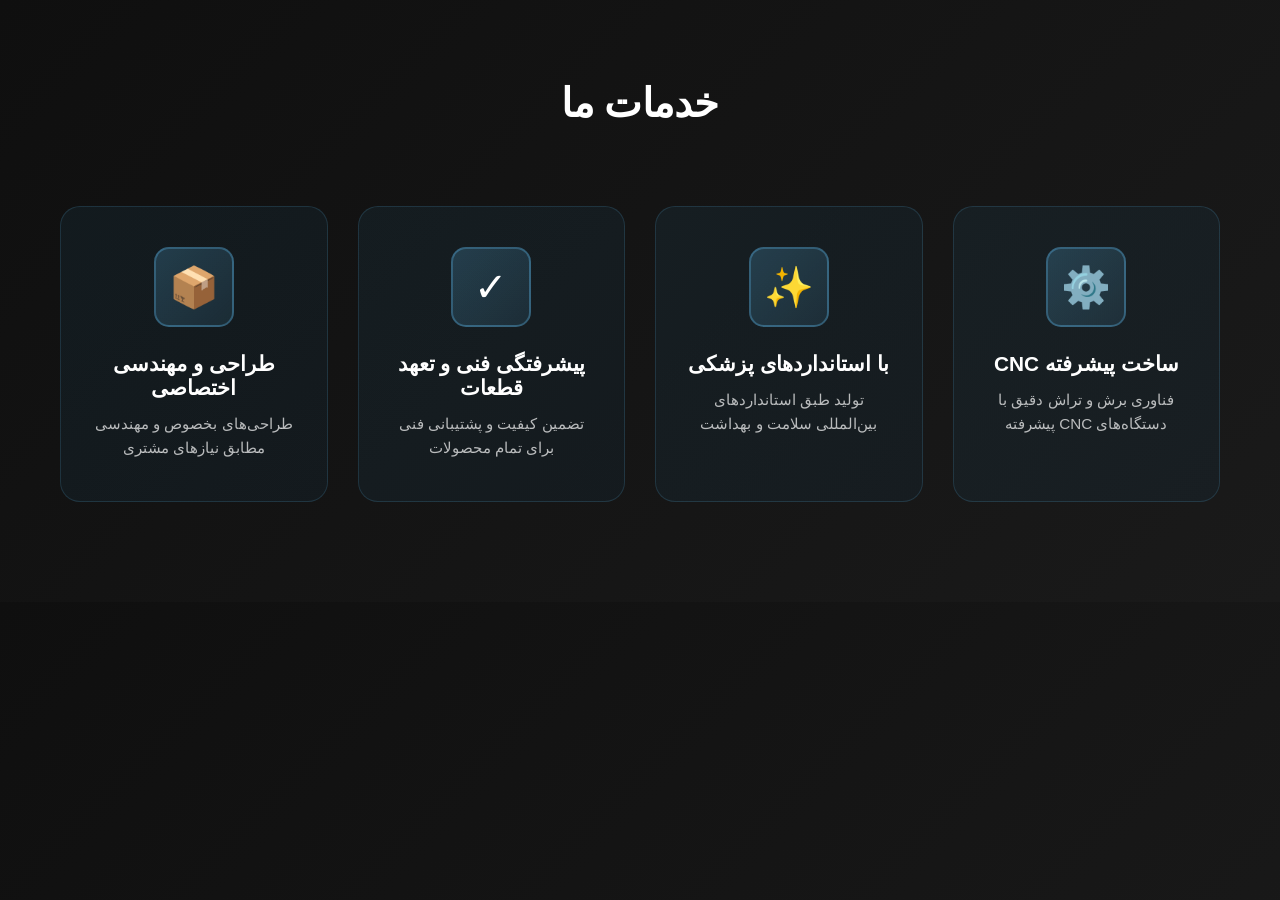
==== services-section.html @ 68268550 "Add services section with glow animation on hover Create a responsive services card section with CSS" ====
<!DOCTYPE html>
<html lang="fa" dir="rtl">
<head>
    <meta charset="UTF-8">
    <meta name="viewport" content="width=device-width, initial-scale=1.0">
    <title>خدمات PersianSpeak</title>
    <style>
        * {
            margin: 0;
            padding: 0;
            box-sizing: border-box;
        }

        body {
            font-family: 'Segoe UI', Tahoma, Geneva, Verdana, sans-serif;
            background: linear-gradient(135deg, #0f0f0f 0%, #1a1a1a 100%);
            color: #fff;
            padding: 20px;
        }

        .services-section {
            max-width: 1200px;
            margin: 0 auto;
            padding: 60px 20px;
        }

        .section-title {
            text-align: center;
            font-size: 2.5rem;
            margin-bottom: 60px;
            color: #fff;
            font-weight: 700;
            letter-spacing: -0.5px;
        }

        .services-grid {
            display: grid;
            grid-template-columns: repeat(auto-fit, minmax(250px, 1fr));
            gap: 30px;
            padding: 20px 0;
        }

        .service-card {
            position: relative;
            background: linear-gradient(135deg, rgba(30, 70, 90, 0.2) 0%, rgba(20, 50, 70, 0.2) 100%);
            border: 1px solid rgba(100, 200, 255, 0.15);
            border-radius: 20px;
            padding: 40px 30px;
            text-align: center;
            cursor: pointer;
            overflow: hidden;
            transition: all 0.4s cubic-bezier(0.34, 1.56, 0.64, 1);
            transform: translateY(0);
        }

        /* Background glow effect */
        .service-card::before {
            content: '';
            position: absolute;
            top: 50%;
            left: 50%;
            width: 0;
            height: 0;
            border-radius: 50%;
            background: radial-gradient(circle, rgba(100, 200, 255, 0.3) 0%, rgba(100, 200, 255, 0) 70%);
            transform: translate(-50%, -50%);
            transition: all 0.6s cubic-bezier(0.34, 1.56, 0.64, 1);
            pointer-events: none;
        }

        /* Border glow effect */
        .service-card::after {
            content: '';
            position: absolute;
            top: 0;
            left: 0;
            right: 0;
            bottom: 0;
            border-radius: 20px;
            border: 2px solid transparent;
            background: linear-gradient(135deg, rgba(100, 200, 255, 0), rgba(100, 200, 255, 0.3), rgba(100, 200, 255, 0)) no-repeat;
            background-size: 200% 200%;
            background-position: 0% 0%;
            opacity: 0;
            transition: opacity 0.4s ease;
            pointer-events: none;
        }

        .service-card:hover {
            transform: translateY(-15px);
            border-color: rgba(100, 200, 255, 0.4);
            box-shadow: 0 20px 40px rgba(100, 200, 255, 0.1);
        }

        /* Glow on hover - background */
        .service-card:hover::before {
            width: 300px;
            height: 300px;
            opacity: 0.8;
        }

        /* Glow on hover - border */
        .service-card:hover::after {
            opacity: 1;
            animation: borderGlow 2s ease-in-out infinite;
        }

        @keyframes borderGlow {
            0% {
                background-position: 0% 0%;
                box-shadow: 0 0 20px rgba(100, 200, 255, 0.4), inset 0 0 20px rgba(100, 200, 255, 0.1);
            }
            50% {
                background-position: 100% 100%;
                box-shadow: 0 0 30px rgba(100, 200, 255, 0.6), inset 0 0 30px rgba(100, 200, 255, 0.2);
            }
            100% {
                background-position: 0% 0%;
                box-shadow: 0 0 20px rgba(100, 200, 255, 0.4), inset 0 0 20px rgba(100, 200, 255, 0.1);
            }
        }

        .service-icon {
            width: 80px;
            height: 80px;
            margin: 0 auto 25px;
            background: linear-gradient(135deg, rgba(100, 200, 255, 0.2) 0%, rgba(100, 200, 255, 0.1) 100%);
            border: 2px solid rgba(100, 200, 255, 0.3);
            border-radius: 15px;
            display: flex;
            align-items: center;
            justify-content: center;
            font-size: 40px;
            transition: all 0.4s ease;
        }

        .service-card:hover .service-icon {
            transform: scale(1.1) rotateY(360deg);
            background: linear-gradient(135deg, rgba(100, 200, 255, 0.4) 0%, rgba(100, 200, 255, 0.2) 100%);
            border-color: rgba(100, 200, 255, 0.6);
            box-shadow: 0 0 20px rgba(100, 200, 255, 0.4);
        }

        .service-title {
            font-size: 1.3rem;
            font-weight: 600;
            margin-bottom: 12px;
            color: #fff;
            transition: all 0.3s ease;
        }

        .service-card:hover .service-title {
            color: #64c8ff;
        }

        .service-description {
            font-size: 0.95rem;
            line-height: 1.6;
            color: rgba(255, 255, 255, 0.7);
            transition: all 0.3s ease;
        }

        .service-card:hover .service-description {
            color: rgba(255, 255, 255, 0.9);
        }

        /* Responsive */
        @media (max-width: 768px) {
            .section-title {
                font-size: 1.8rem;
                margin-bottom: 40px;
            }

            .services-grid {
                grid-template-columns: 1fr;
                gap: 20px;
            }

            .service-card {
                padding: 30px 20px;
            }
        }
    </style>
</head>
<body>
    <section class="services-section">
        <h2 class="section-title">خدمات ما</h2>

        <div class="services-grid">
            <!-- Service 1 -->
            <div class="service-card">
                <div class="service-icon">⚙️</div>
                <h3 class="service-title">ساخت پیشرفته CNC</h3>
                <p class="service-description">
                    فناوری برش و تراش دقیق با دستگاه‌های CNC پیشرفته
                </p>
            </div>

            <!-- Service 2 -->
            <div class="service-card">
                <div class="service-icon">✨</div>
                <h3 class="service-title">با استانداردهای پزشکی</h3>
                <p class="service-description">
                    تولید طبق استانداردهای بین‌المللی سلامت و بهداشت
                </p>
            </div>

            <!-- Service 3 -->
            <div class="service-card">
                <div class="service-icon">✓</div>
                <h3 class="service-title">پیشرفتگی فنی و تعهد قطعات</h3>
                <p class="service-description">
                    تضمین کیفیت و پشتیبانی فنی برای تمام محصولات
                </p>
            </div>

            <!-- Service 4 -->
            <div class="service-card">
                <div class="service-icon">📦</div>
                <h3 class="service-title">طراحی و مهندسی اختصاصی</h3>
                <p class="service-description">
                    طراحی‌های بخصوص و مهندسی مطابق نیازهای مشتری
                </p>
            </div>
        </div>
    </section>
</body>
</html>
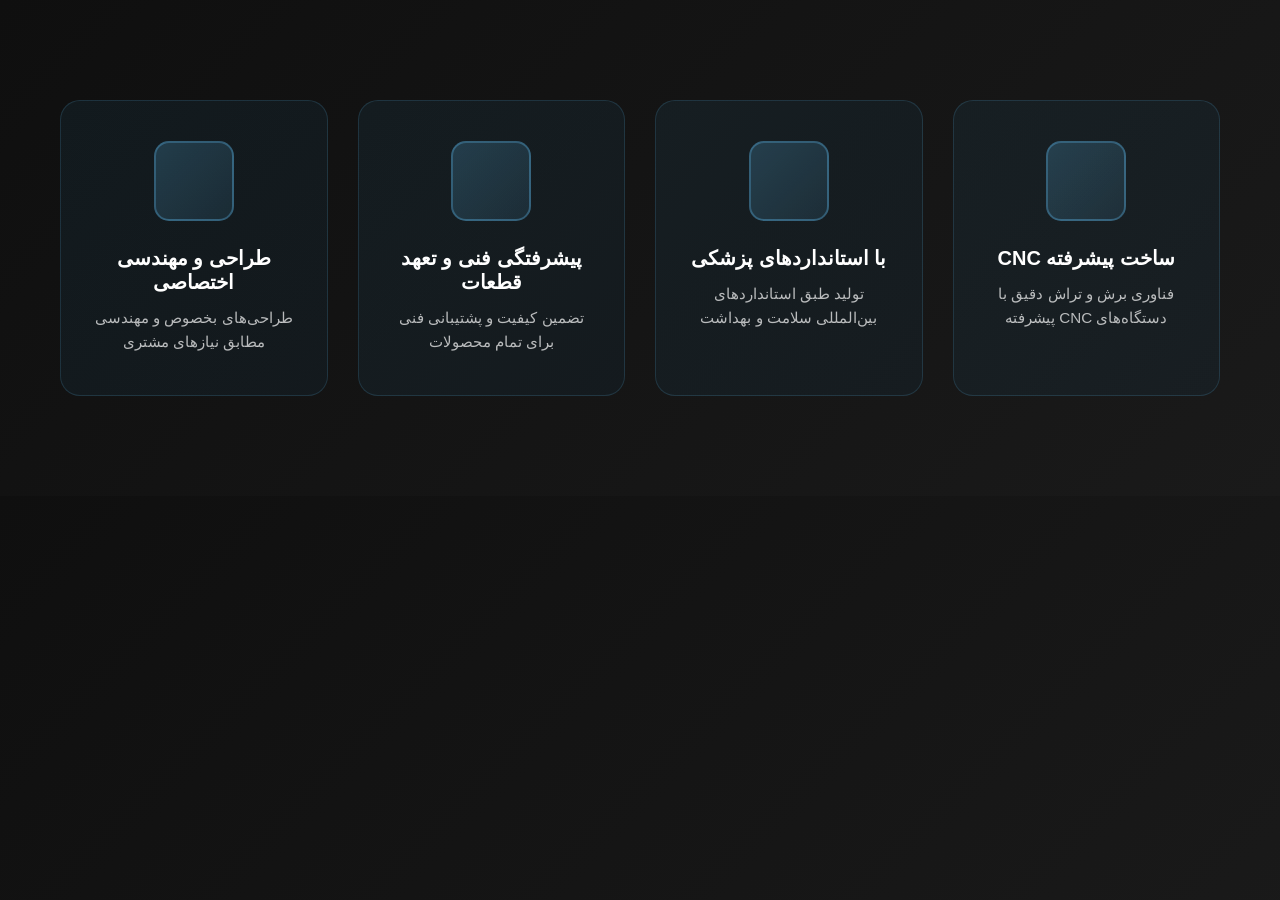
==== commit 93db297f: "Update services section: remove title, adjust card title size, and prepare for SVG icons Changes: - " ====
--- a/services-section.html
+++ b/services-section.html
@@ -142,7 +142,7 @@
         }
 
         .service-title {
-            font-size: 1.3rem;
+            font-size: 20px;
             font-weight: 600;
             margin-bottom: 12px;
             color: #fff;
@@ -184,12 +184,12 @@
 </head>
 <body>
     <section class="services-section">
-        <h2 class="section-title">خدمات ما</h2>
-
         <div class="services-grid">
             <!-- Service 1 -->
             <div class="service-card">
-                <div class="service-icon">⚙️</div>
+                <div class="service-icon">
+                    <!-- SVG Icon 1 -->
+                </div>
                 <h3 class="service-title">ساخت پیشرفته CNC</h3>
                 <p class="service-description">
                     فناوری برش و تراش دقیق با دستگاه‌های CNC پیشرفته
@@ -198,7 +198,9 @@
 
             <!-- Service 2 -->
             <div class="service-card">
-                <div class="service-icon">✨</div>
+                <div class="service-icon">
+                    <!-- SVG Icon 2 -->
+                </div>
                 <h3 class="service-title">با استانداردهای پزشکی</h3>
                 <p class="service-description">
                     تولید طبق استانداردهای بین‌المللی سلامت و بهداشت
@@ -207,7 +209,9 @@
 
             <!-- Service 3 -->
             <div class="service-card">
-                <div class="service-icon">✓</div>
+                <div class="service-icon">
+                    <!-- SVG Icon 3 -->
+                </div>
                 <h3 class="service-title">پیشرفتگی فنی و تعهد قطعات</h3>
                 <p class="service-description">
                     تضمین کیفیت و پشتیبانی فنی برای تمام محصولات
@@ -216,7 +220,9 @@
 
             <!-- Service 4 -->
             <div class="service-card">
-                <div class="service-icon">📦</div>
+                <div class="service-icon">
+                    <!-- SVG Icon 4 -->
+                </div>
                 <h3 class="service-title">طراحی و مهندسی اختصاصی</h3>
                 <p class="service-description">
                     طراحی‌های بخصوص و مهندسی مطابق نیازهای مشتری
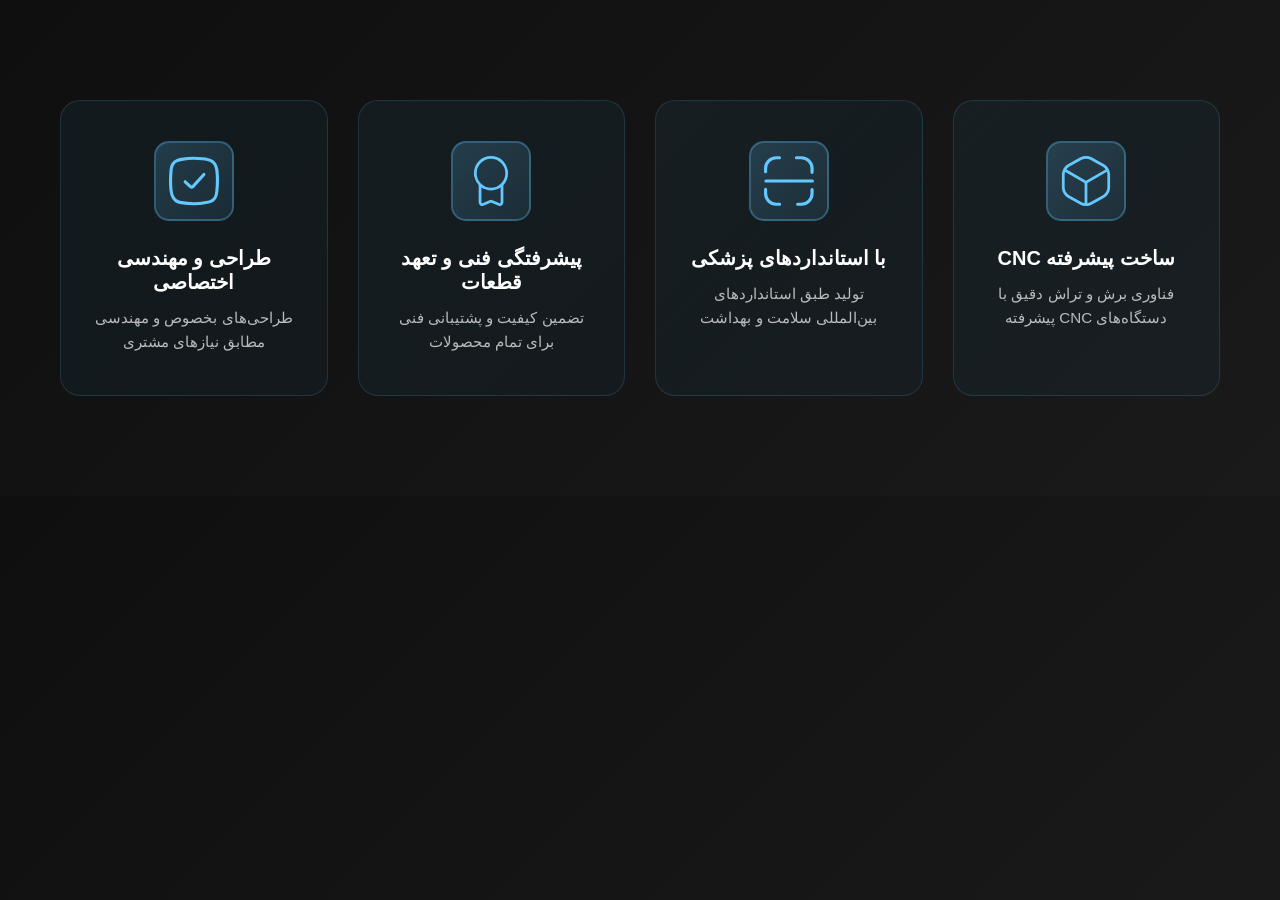
==== commit 2a7045a9: "Integrate custom SVG icons into services section - Replace emoji icons with provided SVG icons (1.sv" ====
--- a/services-section.html
+++ b/services-section.html
@@ -134,11 +134,27 @@
             transition: all 0.4s ease;
         }
 
+        .service-icon svg {
+            width: 100%;
+            height: 100%;
+            max-width: 50px;
+            max-height: 50px;
+        }
+
+        .section-icon, .section-icon2 {
+            fill: #64c8ff;
+            transition: all 0.4s ease;
+        }
+
         .service-card:hover .service-icon {
-            transform: scale(1.1) rotateY(360deg);
+            transform: scale(1.1);
             background: linear-gradient(135deg, rgba(100, 200, 255, 0.4) 0%, rgba(100, 200, 255, 0.2) 100%);
             border-color: rgba(100, 200, 255, 0.6);
             box-shadow: 0 0 20px rgba(100, 200, 255, 0.4);
+        }
+
+        .service-card:hover .section-icon, .service-card:hover .section-icon2 {
+            fill: #ffffff;
         }
 
         .service-title {
@@ -188,7 +204,7 @@
             <!-- Service 1 -->
             <div class="service-card">
                 <div class="service-icon">
-                    <!-- SVG Icon 1 -->
+                    <svg xmlns="http://www.w3.org/2000/svg" width="51.007" height="52.912" viewBox="0 0 51.007 52.912"><g transform="translate(-2.524 -1.873)"><g transform="translate(2.524 1.873)"><path class="section-icon2" d="M22.1,14.2A1.449,1.449,0,0,1,21.371,14L-.725,1.256A1.45,1.45,0,0,1-1.256-.725,1.45,1.45,0,0,1,.725-1.256L22.1,11.073,43.316-1.181a1.45,1.45,0,0,1,1.45,2.511L22.821,14A1.449,1.449,0,0,1,22.1,14.2Z" transform="translate(3.396 15.078)"/><path class="section-icon2" d="M0,24.075a1.45,1.45,0,0,1-1.45-1.45V0A1.45,1.45,0,0,1,0-1.45,1.45,1.45,0,0,1,1.45,0V22.625A1.45,1.45,0,0,1,0,24.075Z" transform="translate(25.491 27.884)"/><path class="section-icon2" d="M24.066-1.45h0A12.447,12.447,0,0,1,29.941-.093l.008,0L43.308,7.341a12.3,12.3,0,0,1,4.431,4.53,12.285,12.285,0,0,1,1.818,6.068V32.071a12.285,12.285,0,0,1-1.818,6.068,12.306,12.306,0,0,1-4.434,4.531L29.949,50.1a12.4,12.4,0,0,1-5.9,1.365A12.4,12.4,0,0,1,18.161,50.1L4.8,42.668a12.3,12.3,0,0,1-4.431-4.53A12.285,12.285,0,0,1-1.45,32.071V17.938A12.285,12.285,0,0,1,.368,11.871,12.306,12.306,0,0,1,4.8,7.339l13.354-7.4A12.289,12.289,0,0,1,24.066-1.45Zm4.479,3.9a9.668,9.668,0,0,0-4.478-1h0a9.5,9.5,0,0,0-4.493,1.018l-.007,0L6.207,9.876a9.524,9.524,0,0,0-3.341,3.467A9.5,9.5,0,0,0,1.45,17.938V32.071a9.5,9.5,0,0,0,1.416,4.595,9.524,9.524,0,0,0,3.34,3.467l13.361,7.43a9.62,9.62,0,0,0,4.486,1,9.621,9.621,0,0,0,4.49-1L41.9,40.134a9.525,9.525,0,0,0,3.343-3.468,9.5,9.5,0,0,0,1.416-4.595V17.938a9.5,9.5,0,0,0-1.416-4.595A9.524,9.524,0,0,0,41.9,9.877Z" transform="translate(1.45 1.45)"/></g></g></svg>
                 </div>
                 <h3 class="service-title">ساخت پیشرفته CNC</h3>
                 <p class="service-description">
@@ -199,7 +215,7 @@
             <!-- Service 2 -->
             <div class="service-card">
                 <div class="service-icon">
-                    <!-- SVG Icon 2 -->
+                    <svg xmlns="http://www.w3.org/2000/svg" width="47.334" height="47" viewBox="0 0 47.334 47"><g transform="translate(-1082.998 -674.586)"><path class="section-icon2" d="M1128.5,704.712a1.5,1.5,0,0,0-1.5,1.5v3.758a8.625,8.625,0,0,1-8.615,8.616h-3.512a1.5,1.5,0,0,0,0,3h3.512A11.629,11.629,0,0,0,1130,709.97v-3.758A1.5,1.5,0,0,0,1128.5,704.712Z"/><path class="section-icon2" d="M1113.706,677.586h4.677A8.625,8.625,0,0,1,1127,686.2v3.682a1.5,1.5,0,0,0,3,0V686.2a11.629,11.629,0,0,0-11.615-11.615h-4.677a1.5,1.5,0,0,0,0,3Z"/><path class="section-icon2" d="M1084.5,690.8a1.5,1.5,0,0,0,1.5-1.5v-3.1a8.625,8.625,0,0,1,8.616-8.615h3.054a1.5,1.5,0,0,0,0-3h-3.054A11.629,11.629,0,0,0,1083,686.2v3.1A1.5,1.5,0,0,0,1084.5,690.8Z"/><path class="section-icon2" d="M1097.766,718.586h-3.152A8.626,8.626,0,0,1,1086,709.97v-3.952a1.5,1.5,0,0,0-3,0v3.952a11.629,11.629,0,0,0,11.616,11.616h3.152a1.5,1.5,0,0,0,0-3Z"/><path class="section-icon" d="M1128.832,696.586h-44a1.5,1.5,0,0,0,0,3h44a1.5,1.5,0,0,0,0-3Z"/></g></svg>
                 </div>
                 <h3 class="service-title">با استانداردهای پزشکی</h3>
                 <p class="service-description">
@@ -210,7 +226,7 @@
             <!-- Service 3 -->
             <div class="service-card">
                 <div class="service-icon">
-                    <!-- SVG Icon 3 -->
+                    <svg xmlns="http://www.w3.org/2000/svg" width="36.139" height="52.946" viewBox="0 0 36.139 52.946"><g transform="translate(-7.541 -1.975)"><path class="section-icon2" d="M2.271,22.378a3.633,3.633,0,0,1-2-.574A4.078,4.078,0,0,1-1.45,18.269L-1.424.433a1.45,1.45,0,1,1,2.9,0L1.45,18.272a1.292,1.292,0,0,0,.4,1.1,1.335,1.335,0,0,0,1.206-.085l6.919-3.065a4.266,4.266,0,0,1,3.289,0l6.94,3.062a1.338,1.338,0,0,0,1.213.072,1.275,1.275,0,0,0,.4-1.088V0a1.45,1.45,0,0,1,1.45-1.45A1.45,1.45,0,0,1,24.72,0V18.269a4.065,4.065,0,0,1-1.713,3.515,4.125,4.125,0,0,1-3.963.158l0,0-6.955-3.069-.029-.013a1.534,1.534,0,0,0-.867,0l-.027.012L4.233,21.939A4.856,4.856,0,0,1,2.271,22.378Z" transform="translate(14 32.543)"/><path class="section-icon" d="M16.619-1.45A17.8,17.8,0,0,1,23.659-.012,18,18,0,0,1,29.4,3.9a18.422,18.422,0,0,1,3.868,20,18.2,18.2,0,0,1-3.868,5.8,18,18,0,0,1-5.743,3.915,17.953,17.953,0,0,1-14.079,0A18,18,0,0,1,3.837,29.71a18.422,18.422,0,0,1-3.868-20A18.2,18.2,0,0,1,3.837,3.9,18,18,0,0,1,9.58-.012,17.8,17.8,0,0,1,16.619-1.45Zm0,33.613A14.979,14.979,0,0,0,27.34,27.671a15.49,15.49,0,0,0,0-21.729,15.039,15.039,0,0,0-21.441,0,15.49,15.49,0,0,0,0,21.729A14.979,14.979,0,0,0,16.619,32.163Z" transform="translate(8.991 3.425)"/></g></svg>
                 </div>
                 <h3 class="service-title">پیشرفتگی فنی و تعهد قطعات</h3>
                 <p class="service-description">
@@ -221,7 +237,7 @@
             <!-- Service 4 -->
             <div class="service-card">
                 <div class="service-icon">
-                    <!-- SVG Icon 4 -->
+                    <svg xmlns="http://www.w3.org/2000/svg" width="48.055" height="46.837" viewBox="0 0 48.055 46.837"><g transform="translate(-746.879 -615.666)"><path class="section-icon2" d="M794.428,628.852c-.6-4.551-2.206-7.761-4.781-9.541-3.185-2.2-6.875-2.647-10.13-3.041l-.657-.08a63.379,63.379,0,0,0-20.284.655,21.024,21.024,0,0,0-4.641,1.359,10.237,10.237,0,0,0-4.46,3.633c-1.677,2.522-2.035,5.77-2.238,8.617-.215,2.987-.422,6.535-.339,10.2.032,1.37.074,2.965.182,4.551.209,3.057.667,6.981,2.375,10.228,2.347,4.462,6.293,5.518,9.057,5.924a85.306,85.306,0,0,0,11.97,1.144h.262a66.568,66.568,0,0,0,12-1.226c3.147-.57,6.371-1.442,8.641-3.942,2.446-2.693,2.9-6.648,3.162-10.469A91.789,91.789,0,0,0,794.428,628.852Zm-2.877,17.811c-.223,3.293-.592,6.675-2.39,8.655-1.752,1.93-4.509,2.565-6.955,3.008A65.837,65.837,0,0,1,770.5,659.5a82.681,82.681,0,0,1-11.551-1.112c-3.455-.508-5.5-1.81-6.838-4.353-1.447-2.749-1.848-6.272-2.037-9.034-.1-1.524-.145-3.079-.176-4.416-.08-3.541.123-7,.332-9.919.176-2.465.471-5.255,1.743-7.169a7.216,7.216,0,0,1,3.189-2.557,18.292,18.292,0,0,1,3.978-1.15,61.735,61.735,0,0,1,11.63-1.125,60.418,60.418,0,0,1,7.716.5l.672.082c3.052.369,6.209.751,8.785,2.53,1.848,1.278,3.029,3.789,3.511,7.464A89.244,89.244,0,0,1,791.551,646.663Z"/><path class="section-icon" d="M779.342,631.83l-10.6,11.584c-.049.049-.13.05-.228-.045l-5.055-4.632a1.5,1.5,0,1,0-2.026,2.211l5.007,4.587a3.088,3.088,0,0,0,2.194.909,3.208,3.208,0,0,0,2.275-.957l10.643-11.632a1.5,1.5,0,0,0-2.213-2.025Z"/></g></svg>
                 </div>
                 <h3 class="service-title">طراحی و مهندسی اختصاصی</h3>
                 <p class="service-description">
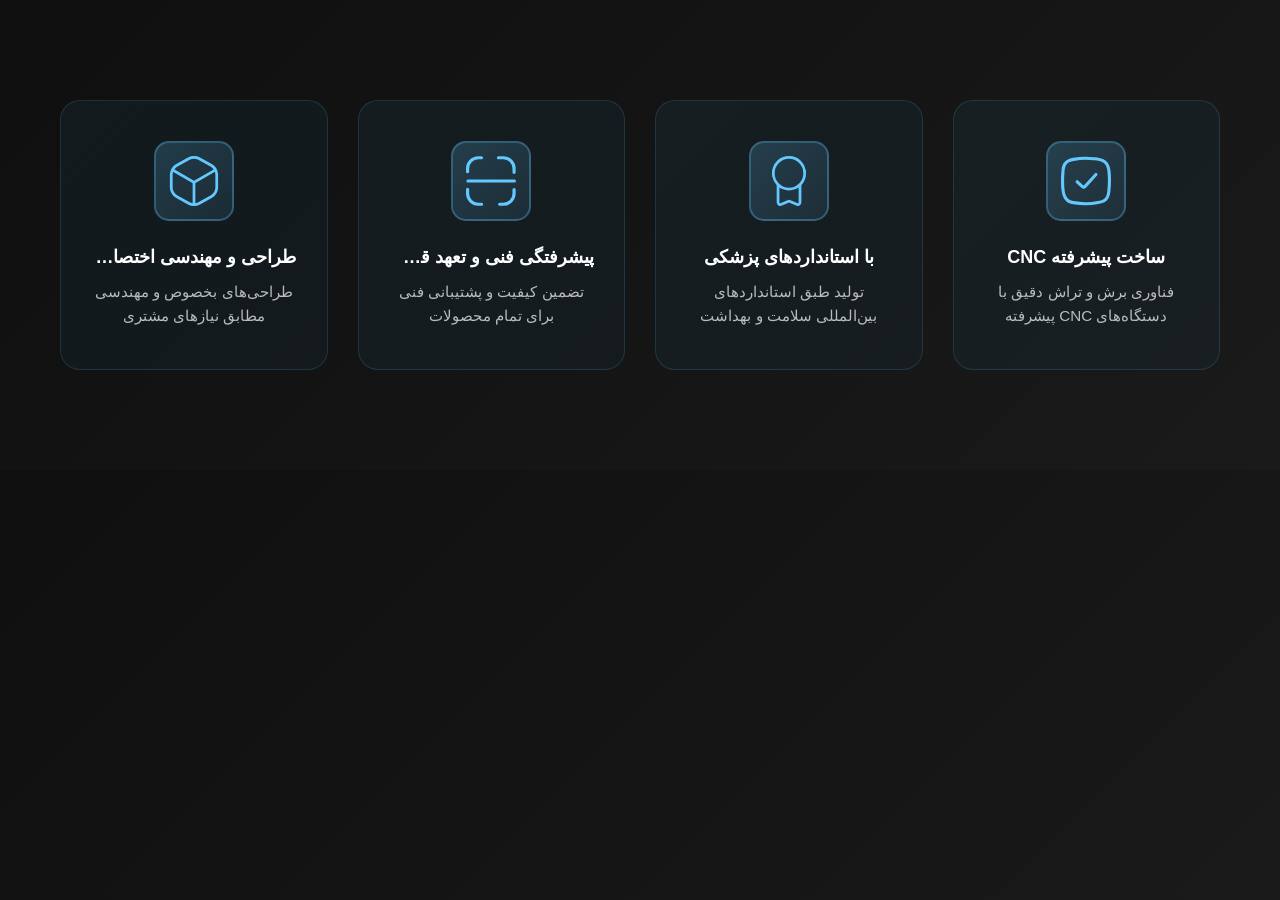
==== commit 039580ec: "Reorder SVG icons and adjust title styling for single-line display Changes: - Swap SVG icons to matc" ====
--- a/services-section.html
+++ b/services-section.html
@@ -158,11 +158,14 @@
         }
 
         .service-title {
-            font-size: 20px;
+            font-size: 18px;
             font-weight: 600;
             margin-bottom: 12px;
             color: #fff;
             transition: all 0.3s ease;
+            white-space: nowrap;
+            overflow: hidden;
+            text-overflow: ellipsis;
         }
 
         .service-card:hover .service-title {
@@ -204,40 +207,40 @@
             <!-- Service 1 -->
             <div class="service-card">
                 <div class="service-icon">
+                    <svg xmlns="http://www.w3.org/2000/svg" width="48.055" height="46.837" viewBox="0 0 48.055 46.837"><g transform="translate(-746.879 -615.666)"><path class="section-icon2" d="M794.428,628.852c-.6-4.551-2.206-7.761-4.781-9.541-3.185-2.2-6.875-2.647-10.13-3.041l-.657-.08a63.379,63.379,0,0,0-20.284.655,21.024,21.024,0,0,0-4.641,1.359,10.237,10.237,0,0,0-4.46,3.633c-1.677,2.522-2.035,5.77-2.238,8.617-.215,2.987-.422,6.535-.339,10.2.032,1.37.074,2.965.182,4.551.209,3.057.667,6.981,2.375,10.228,2.347,4.462,6.293,5.518,9.057,5.924a85.306,85.306,0,0,0,11.97,1.144h.262a66.568,66.568,0,0,0,12-1.226c3.147-.57,6.371-1.442,8.641-3.942,2.446-2.693,2.9-6.648,3.162-10.469A91.789,91.789,0,0,0,794.428,628.852Zm-2.877,17.811c-.223,3.293-.592,6.675-2.39,8.655-1.752,1.93-4.509,2.565-6.955,3.008A65.837,65.837,0,0,1,770.5,659.5a82.681,82.681,0,0,1-11.551-1.112c-3.455-.508-5.5-1.81-6.838-4.353-1.447-2.749-1.848-6.272-2.037-9.034-.1-1.524-.145-3.079-.176-4.416-.08-3.541.123-7,.332-9.919.176-2.465.471-5.255,1.743-7.169a7.216,7.216,0,0,1,3.189-2.557,18.292,18.292,0,0,1,3.978-1.15,61.735,61.735,0,0,1,11.63-1.125,60.418,60.418,0,0,1,7.716.5l.672.082c3.052.369,6.209.751,8.785,2.53,1.848,1.278,3.029,3.789,3.511,7.464A89.244,89.244,0,0,1,791.551,646.663Z"/><path class="section-icon" d="M779.342,631.83l-10.6,11.584c-.049.049-.13.05-.228-.045l-5.055-4.632a1.5,1.5,0,1,0-2.026,2.211l5.007,4.587a3.088,3.088,0,0,0,2.194.909,3.208,3.208,0,0,0,2.275-.957l10.643-11.632a1.5,1.5,0,0,0-2.213-2.025Z"/></g></svg>
+                </div>
+                <h3 class="service-title">ساخت پیشرفته CNC</h3>
+                <p class="service-description">
+                    فناوری برش و تراش دقیق با دستگاه‌های CNC پیشرفته
+                </p>
+            </div>
+
+            <!-- Service 2 -->
+            <div class="service-card">
+                <div class="service-icon">
+                    <svg xmlns="http://www.w3.org/2000/svg" width="36.139" height="52.946" viewBox="0 0 36.139 52.946"><g transform="translate(-7.541 -1.975)"><path class="section-icon2" d="M2.271,22.378a3.633,3.633,0,0,1-2-.574A4.078,4.078,0,0,1-1.45,18.269L-1.424.433a1.45,1.45,0,1,1,2.9,0L1.45,18.272a1.292,1.292,0,0,0,.4,1.1,1.335,1.335,0,0,0,1.206-.085l6.919-3.065a4.266,4.266,0,0,1,3.289,0l6.94,3.062a1.338,1.338,0,0,0,1.213.072,1.275,1.275,0,0,0,.4-1.088V0a1.45,1.45,0,0,1,1.45-1.45A1.45,1.45,0,0,1,24.72,0V18.269a4.065,4.065,0,0,1-1.713,3.515,4.125,4.125,0,0,1-3.963.158l0,0-6.955-3.069-.029-.013a1.534,1.534,0,0,0-.867,0l-.027.012L4.233,21.939A4.856,4.856,0,0,1,2.271,22.378Z" transform="translate(14 32.543)"/><path class="section-icon" d="M16.619-1.45A17.8,17.8,0,0,1,23.659-.012,18,18,0,0,1,29.4,3.9a18.422,18.422,0,0,1,3.868,20,18.2,18.2,0,0,1-3.868,5.8,18,18,0,0,1-5.743,3.915,17.953,17.953,0,0,1-14.079,0A18,18,0,0,1,3.837,29.71a18.422,18.422,0,0,1-3.868-20A18.2,18.2,0,0,1,3.837,3.9,18,18,0,0,1,9.58-.012,17.8,17.8,0,0,1,16.619-1.45Zm0,33.613A14.979,14.979,0,0,0,27.34,27.671a15.49,15.49,0,0,0,0-21.729,15.039,15.039,0,0,0-21.441,0,15.49,15.49,0,0,0,0,21.729A14.979,14.979,0,0,0,16.619,32.163Z" transform="translate(8.991 3.425)"/></g></svg>
+                </div>
+                <h3 class="service-title">با استانداردهای پزشکی</h3>
+                <p class="service-description">
+                    تولید طبق استانداردهای بین‌المللی سلامت و بهداشت
+                </p>
+            </div>
+
+            <!-- Service 3 -->
+            <div class="service-card">
+                <div class="service-icon">
+                    <svg xmlns="http://www.w3.org/2000/svg" width="47.334" height="47" viewBox="0 0 47.334 47"><g transform="translate(-1082.998 -674.586)"><path class="section-icon2" d="M1128.5,704.712a1.5,1.5,0,0,0-1.5,1.5v3.758a8.625,8.625,0,0,1-8.615,8.616h-3.512a1.5,1.5,0,0,0,0,3h3.512A11.629,11.629,0,0,0,1130,709.97v-3.758A1.5,1.5,0,0,0,1128.5,704.712Z"/><path class="section-icon2" d="M1113.706,677.586h4.677A8.625,8.625,0,0,1,1127,686.2v3.682a1.5,1.5,0,0,0,3,0V686.2a11.629,11.629,0,0,0-11.615-11.615h-4.677a1.5,1.5,0,0,0,0,3Z"/><path class="section-icon2" d="M1084.5,690.8a1.5,1.5,0,0,0,1.5-1.5v-3.1a8.625,8.625,0,0,1,8.616-8.615h3.054a1.5,1.5,0,0,0,0-3h-3.054A11.629,11.629,0,0,0,1083,686.2v3.1A1.5,1.5,0,0,0,1084.5,690.8Z"/><path class="section-icon2" d="M1097.766,718.586h-3.152A8.626,8.626,0,0,1,1086,709.97v-3.952a1.5,1.5,0,0,0-3,0v3.952a11.629,11.629,0,0,0,11.616,11.616h3.152a1.5,1.5,0,0,0,0-3Z"/><path class="section-icon" d="M1128.832,696.586h-44a1.5,1.5,0,0,0,0,3h44a1.5,1.5,0,0,0,0-3Z"/></g></svg>
+                </div>
+                <h3 class="service-title">پیشرفتگی فنی و تعهد قطعات</h3>
+                <p class="service-description">
+                    تضمین کیفیت و پشتیبانی فنی برای تمام محصولات
+                </p>
+            </div>
+
+            <!-- Service 4 -->
+            <div class="service-card">
+                <div class="service-icon">
                     <svg xmlns="http://www.w3.org/2000/svg" width="51.007" height="52.912" viewBox="0 0 51.007 52.912"><g transform="translate(-2.524 -1.873)"><g transform="translate(2.524 1.873)"><path class="section-icon2" d="M22.1,14.2A1.449,1.449,0,0,1,21.371,14L-.725,1.256A1.45,1.45,0,0,1-1.256-.725,1.45,1.45,0,0,1,.725-1.256L22.1,11.073,43.316-1.181a1.45,1.45,0,0,1,1.45,2.511L22.821,14A1.449,1.449,0,0,1,22.1,14.2Z" transform="translate(3.396 15.078)"/><path class="section-icon2" d="M0,24.075a1.45,1.45,0,0,1-1.45-1.45V0A1.45,1.45,0,0,1,0-1.45,1.45,1.45,0,0,1,1.45,0V22.625A1.45,1.45,0,0,1,0,24.075Z" transform="translate(25.491 27.884)"/><path class="section-icon2" d="M24.066-1.45h0A12.447,12.447,0,0,1,29.941-.093l.008,0L43.308,7.341a12.3,12.3,0,0,1,4.431,4.53,12.285,12.285,0,0,1,1.818,6.068V32.071a12.285,12.285,0,0,1-1.818,6.068,12.306,12.306,0,0,1-4.434,4.531L29.949,50.1a12.4,12.4,0,0,1-5.9,1.365A12.4,12.4,0,0,1,18.161,50.1L4.8,42.668a12.3,12.3,0,0,1-4.431-4.53A12.285,12.285,0,0,1-1.45,32.071V17.938A12.285,12.285,0,0,1,.368,11.871,12.306,12.306,0,0,1,4.8,7.339l13.354-7.4A12.289,12.289,0,0,1,24.066-1.45Zm4.479,3.9a9.668,9.668,0,0,0-4.478-1h0a9.5,9.5,0,0,0-4.493,1.018l-.007,0L6.207,9.876a9.524,9.524,0,0,0-3.341,3.467A9.5,9.5,0,0,0,1.45,17.938V32.071a9.5,9.5,0,0,0,1.416,4.595,9.524,9.524,0,0,0,3.34,3.467l13.361,7.43a9.62,9.62,0,0,0,4.486,1,9.621,9.621,0,0,0,4.49-1L41.9,40.134a9.525,9.525,0,0,0,3.343-3.468,9.5,9.5,0,0,0,1.416-4.595V17.938a9.5,9.5,0,0,0-1.416-4.595A9.524,9.524,0,0,0,41.9,9.877Z" transform="translate(1.45 1.45)"/></g></g></svg>
-                </div>
-                <h3 class="service-title">ساخت پیشرفته CNC</h3>
-                <p class="service-description">
-                    فناوری برش و تراش دقیق با دستگاه‌های CNC پیشرفته
-                </p>
-            </div>
-
-            <!-- Service 2 -->
-            <div class="service-card">
-                <div class="service-icon">
-                    <svg xmlns="http://www.w3.org/2000/svg" width="47.334" height="47" viewBox="0 0 47.334 47"><g transform="translate(-1082.998 -674.586)"><path class="section-icon2" d="M1128.5,704.712a1.5,1.5,0,0,0-1.5,1.5v3.758a8.625,8.625,0,0,1-8.615,8.616h-3.512a1.5,1.5,0,0,0,0,3h3.512A11.629,11.629,0,0,0,1130,709.97v-3.758A1.5,1.5,0,0,0,1128.5,704.712Z"/><path class="section-icon2" d="M1113.706,677.586h4.677A8.625,8.625,0,0,1,1127,686.2v3.682a1.5,1.5,0,0,0,3,0V686.2a11.629,11.629,0,0,0-11.615-11.615h-4.677a1.5,1.5,0,0,0,0,3Z"/><path class="section-icon2" d="M1084.5,690.8a1.5,1.5,0,0,0,1.5-1.5v-3.1a8.625,8.625,0,0,1,8.616-8.615h3.054a1.5,1.5,0,0,0,0-3h-3.054A11.629,11.629,0,0,0,1083,686.2v3.1A1.5,1.5,0,0,0,1084.5,690.8Z"/><path class="section-icon2" d="M1097.766,718.586h-3.152A8.626,8.626,0,0,1,1086,709.97v-3.952a1.5,1.5,0,0,0-3,0v3.952a11.629,11.629,0,0,0,11.616,11.616h3.152a1.5,1.5,0,0,0,0-3Z"/><path class="section-icon" d="M1128.832,696.586h-44a1.5,1.5,0,0,0,0,3h44a1.5,1.5,0,0,0,0-3Z"/></g></svg>
-                </div>
-                <h3 class="service-title">با استانداردهای پزشکی</h3>
-                <p class="service-description">
-                    تولید طبق استانداردهای بین‌المللی سلامت و بهداشت
-                </p>
-            </div>
-
-            <!-- Service 3 -->
-            <div class="service-card">
-                <div class="service-icon">
-                    <svg xmlns="http://www.w3.org/2000/svg" width="36.139" height="52.946" viewBox="0 0 36.139 52.946"><g transform="translate(-7.541 -1.975)"><path class="section-icon2" d="M2.271,22.378a3.633,3.633,0,0,1-2-.574A4.078,4.078,0,0,1-1.45,18.269L-1.424.433a1.45,1.45,0,1,1,2.9,0L1.45,18.272a1.292,1.292,0,0,0,.4,1.1,1.335,1.335,0,0,0,1.206-.085l6.919-3.065a4.266,4.266,0,0,1,3.289,0l6.94,3.062a1.338,1.338,0,0,0,1.213.072,1.275,1.275,0,0,0,.4-1.088V0a1.45,1.45,0,0,1,1.45-1.45A1.45,1.45,0,0,1,24.72,0V18.269a4.065,4.065,0,0,1-1.713,3.515,4.125,4.125,0,0,1-3.963.158l0,0-6.955-3.069-.029-.013a1.534,1.534,0,0,0-.867,0l-.027.012L4.233,21.939A4.856,4.856,0,0,1,2.271,22.378Z" transform="translate(14 32.543)"/><path class="section-icon" d="M16.619-1.45A17.8,17.8,0,0,1,23.659-.012,18,18,0,0,1,29.4,3.9a18.422,18.422,0,0,1,3.868,20,18.2,18.2,0,0,1-3.868,5.8,18,18,0,0,1-5.743,3.915,17.953,17.953,0,0,1-14.079,0A18,18,0,0,1,3.837,29.71a18.422,18.422,0,0,1-3.868-20A18.2,18.2,0,0,1,3.837,3.9,18,18,0,0,1,9.58-.012,17.8,17.8,0,0,1,16.619-1.45Zm0,33.613A14.979,14.979,0,0,0,27.34,27.671a15.49,15.49,0,0,0,0-21.729,15.039,15.039,0,0,0-21.441,0,15.49,15.49,0,0,0,0,21.729A14.979,14.979,0,0,0,16.619,32.163Z" transform="translate(8.991 3.425)"/></g></svg>
-                </div>
-                <h3 class="service-title">پیشرفتگی فنی و تعهد قطعات</h3>
-                <p class="service-description">
-                    تضمین کیفیت و پشتیبانی فنی برای تمام محصولات
-                </p>
-            </div>
-
-            <!-- Service 4 -->
-            <div class="service-card">
-                <div class="service-icon">
-                    <svg xmlns="http://www.w3.org/2000/svg" width="48.055" height="46.837" viewBox="0 0 48.055 46.837"><g transform="translate(-746.879 -615.666)"><path class="section-icon2" d="M794.428,628.852c-.6-4.551-2.206-7.761-4.781-9.541-3.185-2.2-6.875-2.647-10.13-3.041l-.657-.08a63.379,63.379,0,0,0-20.284.655,21.024,21.024,0,0,0-4.641,1.359,10.237,10.237,0,0,0-4.46,3.633c-1.677,2.522-2.035,5.77-2.238,8.617-.215,2.987-.422,6.535-.339,10.2.032,1.37.074,2.965.182,4.551.209,3.057.667,6.981,2.375,10.228,2.347,4.462,6.293,5.518,9.057,5.924a85.306,85.306,0,0,0,11.97,1.144h.262a66.568,66.568,0,0,0,12-1.226c3.147-.57,6.371-1.442,8.641-3.942,2.446-2.693,2.9-6.648,3.162-10.469A91.789,91.789,0,0,0,794.428,628.852Zm-2.877,17.811c-.223,3.293-.592,6.675-2.39,8.655-1.752,1.93-4.509,2.565-6.955,3.008A65.837,65.837,0,0,1,770.5,659.5a82.681,82.681,0,0,1-11.551-1.112c-3.455-.508-5.5-1.81-6.838-4.353-1.447-2.749-1.848-6.272-2.037-9.034-.1-1.524-.145-3.079-.176-4.416-.08-3.541.123-7,.332-9.919.176-2.465.471-5.255,1.743-7.169a7.216,7.216,0,0,1,3.189-2.557,18.292,18.292,0,0,1,3.978-1.15,61.735,61.735,0,0,1,11.63-1.125,60.418,60.418,0,0,1,7.716.5l.672.082c3.052.369,6.209.751,8.785,2.53,1.848,1.278,3.029,3.789,3.511,7.464A89.244,89.244,0,0,1,791.551,646.663Z"/><path class="section-icon" d="M779.342,631.83l-10.6,11.584c-.049.049-.13.05-.228-.045l-5.055-4.632a1.5,1.5,0,1,0-2.026,2.211l5.007,4.587a3.088,3.088,0,0,0,2.194.909,3.208,3.208,0,0,0,2.275-.957l10.643-11.632a1.5,1.5,0,0,0-2.213-2.025Z"/></g></svg>
                 </div>
                 <h3 class="service-title">طراحی و مهندسی اختصاصی</h3>
                 <p class="service-description">
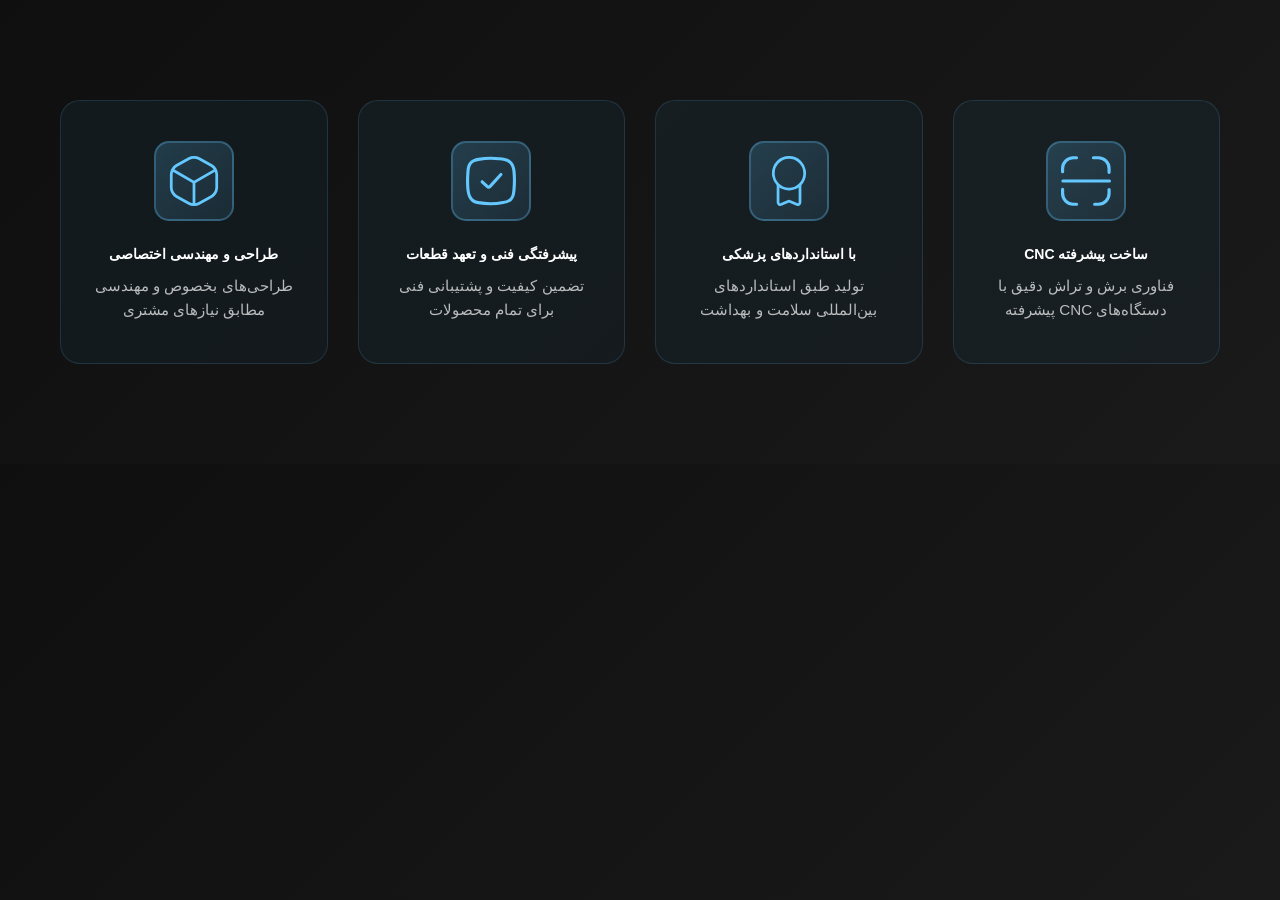
==== commit 86b736e1: "Fix icon order and reduce title font size for better single-line display Changes: - Swap CNC and ver" ====
--- a/services-section.html
+++ b/services-section.html
@@ -158,7 +158,7 @@
         }
 
         .service-title {
-            font-size: 18px;
+            font-size: 14px;
             font-weight: 600;
             margin-bottom: 12px;
             color: #fff;
@@ -207,29 +207,29 @@
             <!-- Service 1 -->
             <div class="service-card">
                 <div class="service-icon">
+                    <svg xmlns="http://www.w3.org/2000/svg" width="47.334" height="47" viewBox="0 0 47.334 47"><g transform="translate(-1082.998 -674.586)"><path class="section-icon2" d="M1128.5,704.712a1.5,1.5,0,0,0-1.5,1.5v3.758a8.625,8.625,0,0,1-8.615,8.616h-3.512a1.5,1.5,0,0,0,0,3h3.512A11.629,11.629,0,0,0,1130,709.97v-3.758A1.5,1.5,0,0,0,1128.5,704.712Z"/><path class="section-icon2" d="M1113.706,677.586h4.677A8.625,8.625,0,0,1,1127,686.2v3.682a1.5,1.5,0,0,0,3,0V686.2a11.629,11.629,0,0,0-11.615-11.615h-4.677a1.5,1.5,0,0,0,0,3Z"/><path class="section-icon2" d="M1084.5,690.8a1.5,1.5,0,0,0,1.5-1.5v-3.1a8.625,8.625,0,0,1,8.616-8.615h3.054a1.5,1.5,0,0,0,0-3h-3.054A11.629,11.629,0,0,0,1083,686.2v3.1A1.5,1.5,0,0,0,1084.5,690.8Z"/><path class="section-icon2" d="M1097.766,718.586h-3.152A8.626,8.626,0,0,1,1086,709.97v-3.952a1.5,1.5,0,0,0-3,0v3.952a11.629,11.629,0,0,0,11.616,11.616h3.152a1.5,1.5,0,0,0,0-3Z"/><path class="section-icon" d="M1128.832,696.586h-44a1.5,1.5,0,0,0,0,3h44a1.5,1.5,0,0,0,0-3Z"/></g></svg>
+                </div>
+                <h3 class="service-title">ساخت پیشرفته CNC</h3>
+                <p class="service-description">
+                    فناوری برش و تراش دقیق با دستگاه‌های CNC پیشرفته
+                </p>
+            </div>
+
+            <!-- Service 2 -->
+            <div class="service-card">
+                <div class="service-icon">
+                    <svg xmlns="http://www.w3.org/2000/svg" width="36.139" height="52.946" viewBox="0 0 36.139 52.946"><g transform="translate(-7.541 -1.975)"><path class="section-icon2" d="M2.271,22.378a3.633,3.633,0,0,1-2-.574A4.078,4.078,0,0,1-1.45,18.269L-1.424.433a1.45,1.45,0,1,1,2.9,0L1.45,18.272a1.292,1.292,0,0,0,.4,1.1,1.335,1.335,0,0,0,1.206-.085l6.919-3.065a4.266,4.266,0,0,1,3.289,0l6.94,3.062a1.338,1.338,0,0,0,1.213.072,1.275,1.275,0,0,0,.4-1.088V0a1.45,1.45,0,0,1,1.45-1.45A1.45,1.45,0,0,1,24.72,0V18.269a4.065,4.065,0,0,1-1.713,3.515,4.125,4.125,0,0,1-3.963.158l0,0-6.955-3.069-.029-.013a1.534,1.534,0,0,0-.867,0l-.027.012L4.233,21.939A4.856,4.856,0,0,1,2.271,22.378Z" transform="translate(14 32.543)"/><path class="section-icon" d="M16.619-1.45A17.8,17.8,0,0,1,23.659-.012,18,18,0,0,1,29.4,3.9a18.422,18.422,0,0,1,3.868,20,18.2,18.2,0,0,1-3.868,5.8,18,18,0,0,1-5.743,3.915,17.953,17.953,0,0,1-14.079,0A18,18,0,0,1,3.837,29.71a18.422,18.422,0,0,1-3.868-20A18.2,18.2,0,0,1,3.837,3.9,18,18,0,0,1,9.58-.012,17.8,17.8,0,0,1,16.619-1.45Zm0,33.613A14.979,14.979,0,0,0,27.34,27.671a15.49,15.49,0,0,0,0-21.729,15.039,15.039,0,0,0-21.441,0,15.49,15.49,0,0,0,0,21.729A14.979,14.979,0,0,0,16.619,32.163Z" transform="translate(8.991 3.425)"/></g></svg>
+                </div>
+                <h3 class="service-title">با استانداردهای پزشکی</h3>
+                <p class="service-description">
+                    تولید طبق استانداردهای بین‌المللی سلامت و بهداشت
+                </p>
+            </div>
+
+            <!-- Service 3 -->
+            <div class="service-card">
+                <div class="service-icon">
                     <svg xmlns="http://www.w3.org/2000/svg" width="48.055" height="46.837" viewBox="0 0 48.055 46.837"><g transform="translate(-746.879 -615.666)"><path class="section-icon2" d="M794.428,628.852c-.6-4.551-2.206-7.761-4.781-9.541-3.185-2.2-6.875-2.647-10.13-3.041l-.657-.08a63.379,63.379,0,0,0-20.284.655,21.024,21.024,0,0,0-4.641,1.359,10.237,10.237,0,0,0-4.46,3.633c-1.677,2.522-2.035,5.77-2.238,8.617-.215,2.987-.422,6.535-.339,10.2.032,1.37.074,2.965.182,4.551.209,3.057.667,6.981,2.375,10.228,2.347,4.462,6.293,5.518,9.057,5.924a85.306,85.306,0,0,0,11.97,1.144h.262a66.568,66.568,0,0,0,12-1.226c3.147-.57,6.371-1.442,8.641-3.942,2.446-2.693,2.9-6.648,3.162-10.469A91.789,91.789,0,0,0,794.428,628.852Zm-2.877,17.811c-.223,3.293-.592,6.675-2.39,8.655-1.752,1.93-4.509,2.565-6.955,3.008A65.837,65.837,0,0,1,770.5,659.5a82.681,82.681,0,0,1-11.551-1.112c-3.455-.508-5.5-1.81-6.838-4.353-1.447-2.749-1.848-6.272-2.037-9.034-.1-1.524-.145-3.079-.176-4.416-.08-3.541.123-7,.332-9.919.176-2.465.471-5.255,1.743-7.169a7.216,7.216,0,0,1,3.189-2.557,18.292,18.292,0,0,1,3.978-1.15,61.735,61.735,0,0,1,11.63-1.125,60.418,60.418,0,0,1,7.716.5l.672.082c3.052.369,6.209.751,8.785,2.53,1.848,1.278,3.029,3.789,3.511,7.464A89.244,89.244,0,0,1,791.551,646.663Z"/><path class="section-icon" d="M779.342,631.83l-10.6,11.584c-.049.049-.13.05-.228-.045l-5.055-4.632a1.5,1.5,0,1,0-2.026,2.211l5.007,4.587a3.088,3.088,0,0,0,2.194.909,3.208,3.208,0,0,0,2.275-.957l10.643-11.632a1.5,1.5,0,0,0-2.213-2.025Z"/></g></svg>
-                </div>
-                <h3 class="service-title">ساخت پیشرفته CNC</h3>
-                <p class="service-description">
-                    فناوری برش و تراش دقیق با دستگاه‌های CNC پیشرفته
-                </p>
-            </div>
-
-            <!-- Service 2 -->
-            <div class="service-card">
-                <div class="service-icon">
-                    <svg xmlns="http://www.w3.org/2000/svg" width="36.139" height="52.946" viewBox="0 0 36.139 52.946"><g transform="translate(-7.541 -1.975)"><path class="section-icon2" d="M2.271,22.378a3.633,3.633,0,0,1-2-.574A4.078,4.078,0,0,1-1.45,18.269L-1.424.433a1.45,1.45,0,1,1,2.9,0L1.45,18.272a1.292,1.292,0,0,0,.4,1.1,1.335,1.335,0,0,0,1.206-.085l6.919-3.065a4.266,4.266,0,0,1,3.289,0l6.94,3.062a1.338,1.338,0,0,0,1.213.072,1.275,1.275,0,0,0,.4-1.088V0a1.45,1.45,0,0,1,1.45-1.45A1.45,1.45,0,0,1,24.72,0V18.269a4.065,4.065,0,0,1-1.713,3.515,4.125,4.125,0,0,1-3.963.158l0,0-6.955-3.069-.029-.013a1.534,1.534,0,0,0-.867,0l-.027.012L4.233,21.939A4.856,4.856,0,0,1,2.271,22.378Z" transform="translate(14 32.543)"/><path class="section-icon" d="M16.619-1.45A17.8,17.8,0,0,1,23.659-.012,18,18,0,0,1,29.4,3.9a18.422,18.422,0,0,1,3.868,20,18.2,18.2,0,0,1-3.868,5.8,18,18,0,0,1-5.743,3.915,17.953,17.953,0,0,1-14.079,0A18,18,0,0,1,3.837,29.71a18.422,18.422,0,0,1-3.868-20A18.2,18.2,0,0,1,3.837,3.9,18,18,0,0,1,9.58-.012,17.8,17.8,0,0,1,16.619-1.45Zm0,33.613A14.979,14.979,0,0,0,27.34,27.671a15.49,15.49,0,0,0,0-21.729,15.039,15.039,0,0,0-21.441,0,15.49,15.49,0,0,0,0,21.729A14.979,14.979,0,0,0,16.619,32.163Z" transform="translate(8.991 3.425)"/></g></svg>
-                </div>
-                <h3 class="service-title">با استانداردهای پزشکی</h3>
-                <p class="service-description">
-                    تولید طبق استانداردهای بین‌المللی سلامت و بهداشت
-                </p>
-            </div>
-
-            <!-- Service 3 -->
-            <div class="service-card">
-                <div class="service-icon">
-                    <svg xmlns="http://www.w3.org/2000/svg" width="47.334" height="47" viewBox="0 0 47.334 47"><g transform="translate(-1082.998 -674.586)"><path class="section-icon2" d="M1128.5,704.712a1.5,1.5,0,0,0-1.5,1.5v3.758a8.625,8.625,0,0,1-8.615,8.616h-3.512a1.5,1.5,0,0,0,0,3h3.512A11.629,11.629,0,0,0,1130,709.97v-3.758A1.5,1.5,0,0,0,1128.5,704.712Z"/><path class="section-icon2" d="M1113.706,677.586h4.677A8.625,8.625,0,0,1,1127,686.2v3.682a1.5,1.5,0,0,0,3,0V686.2a11.629,11.629,0,0,0-11.615-11.615h-4.677a1.5,1.5,0,0,0,0,3Z"/><path class="section-icon2" d="M1084.5,690.8a1.5,1.5,0,0,0,1.5-1.5v-3.1a8.625,8.625,0,0,1,8.616-8.615h3.054a1.5,1.5,0,0,0,0-3h-3.054A11.629,11.629,0,0,0,1083,686.2v3.1A1.5,1.5,0,0,0,1084.5,690.8Z"/><path class="section-icon2" d="M1097.766,718.586h-3.152A8.626,8.626,0,0,1,1086,709.97v-3.952a1.5,1.5,0,0,0-3,0v3.952a11.629,11.629,0,0,0,11.616,11.616h3.152a1.5,1.5,0,0,0,0-3Z"/><path class="section-icon" d="M1128.832,696.586h-44a1.5,1.5,0,0,0,0,3h44a1.5,1.5,0,0,0,0-3Z"/></g></svg>
                 </div>
                 <h3 class="service-title">پیشرفتگی فنی و تعهد قطعات</h3>
                 <p class="service-description">
